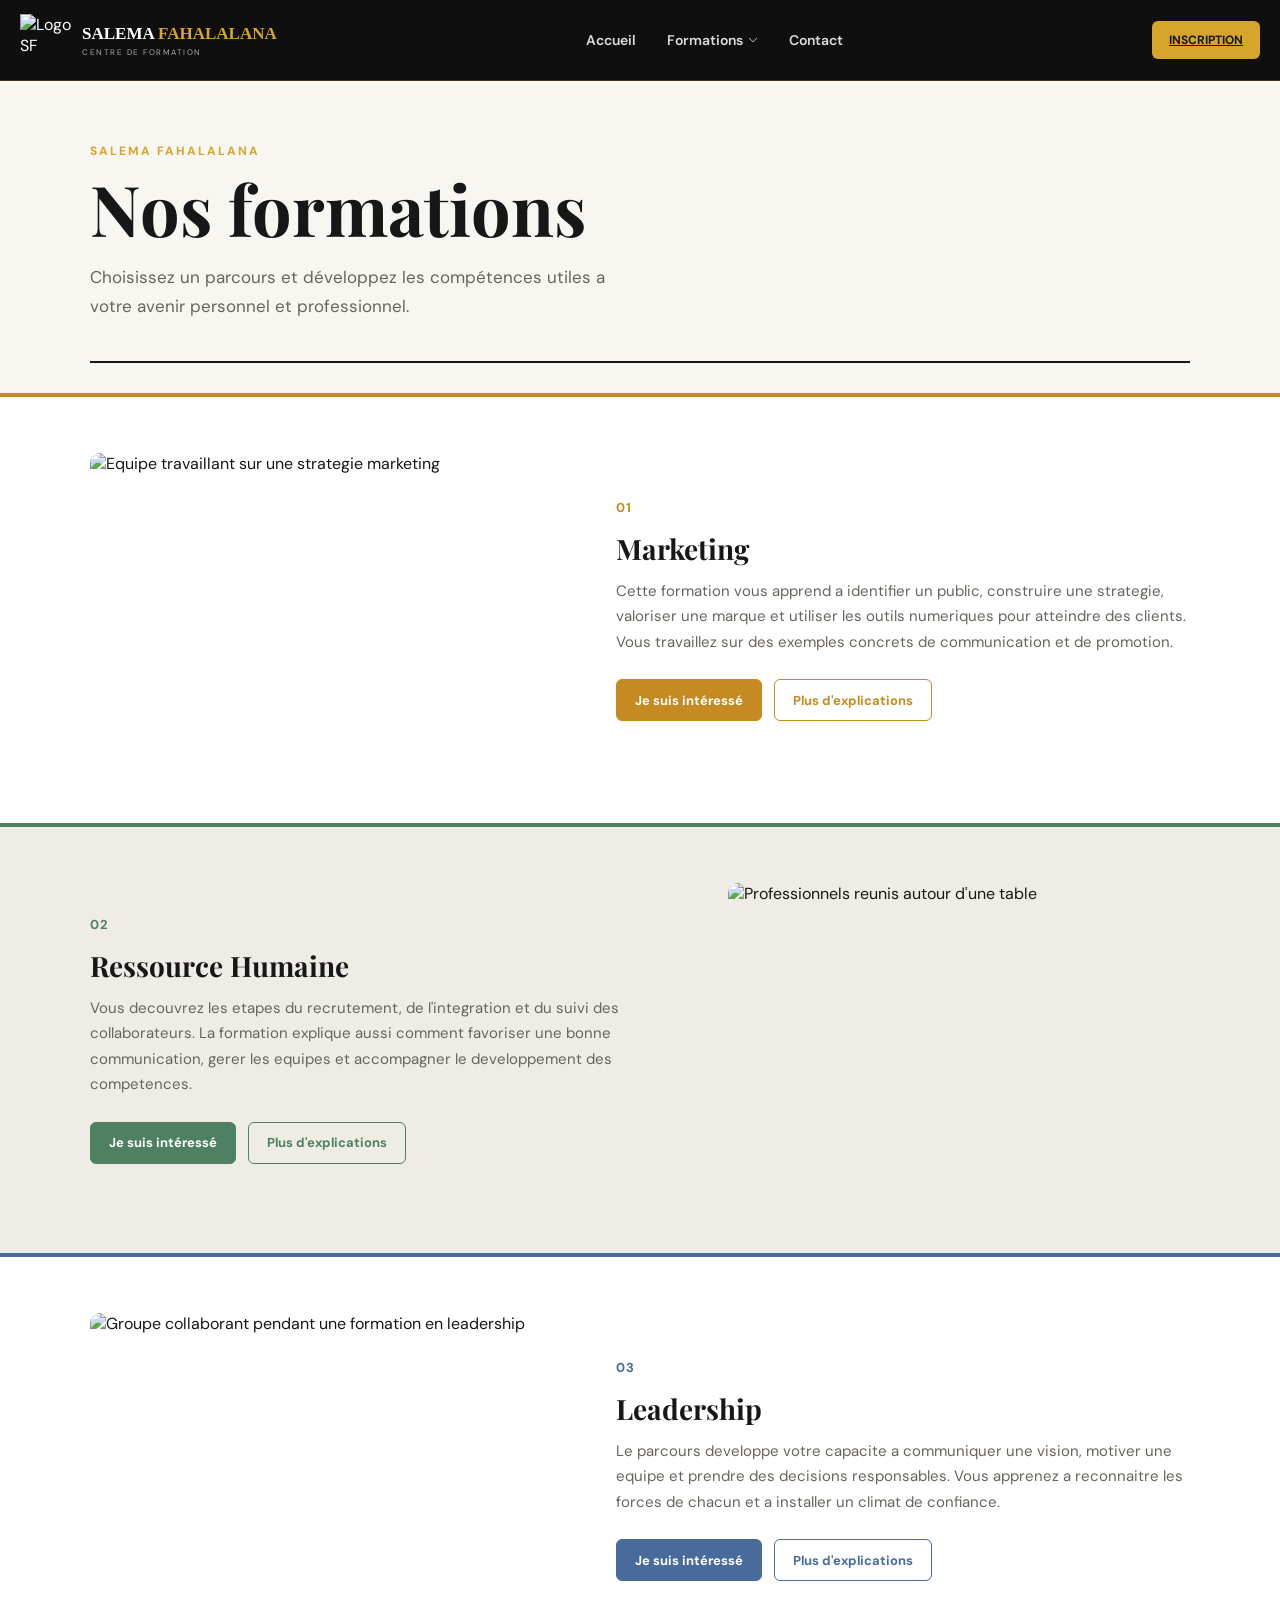
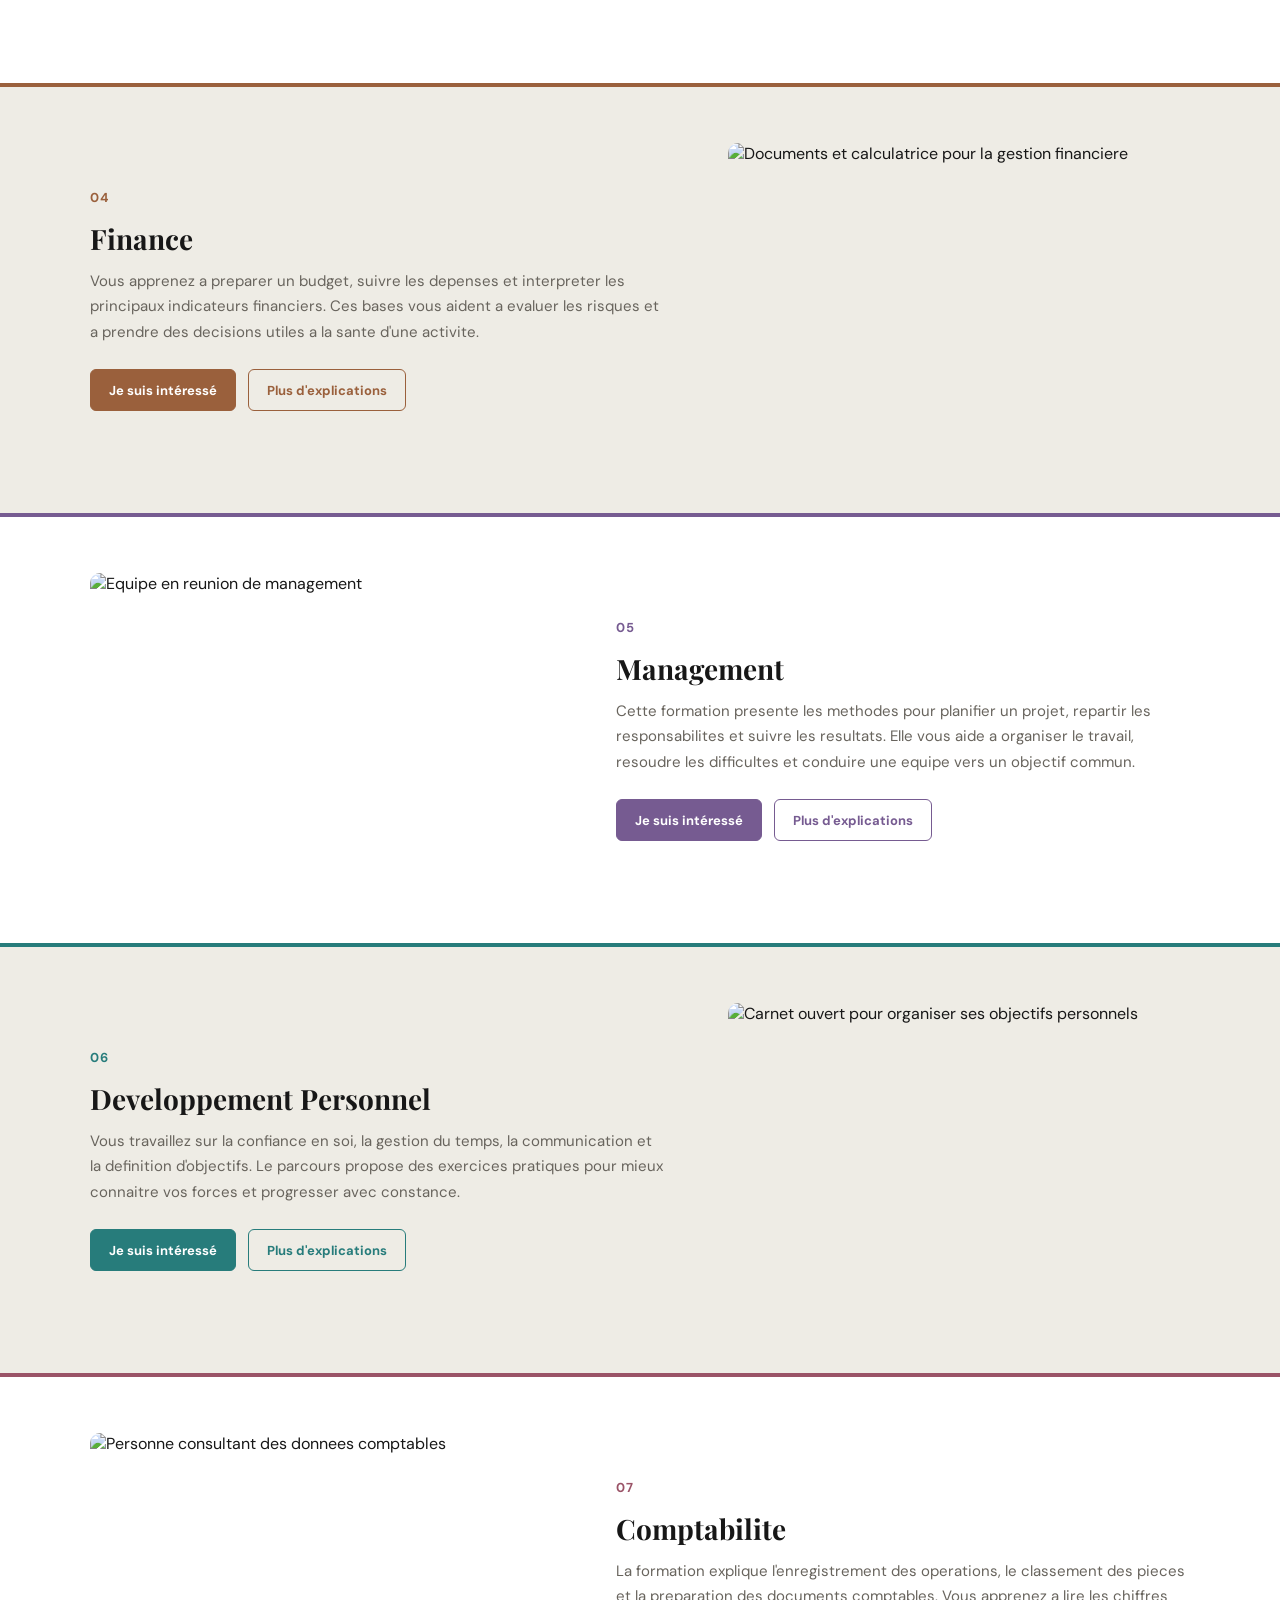
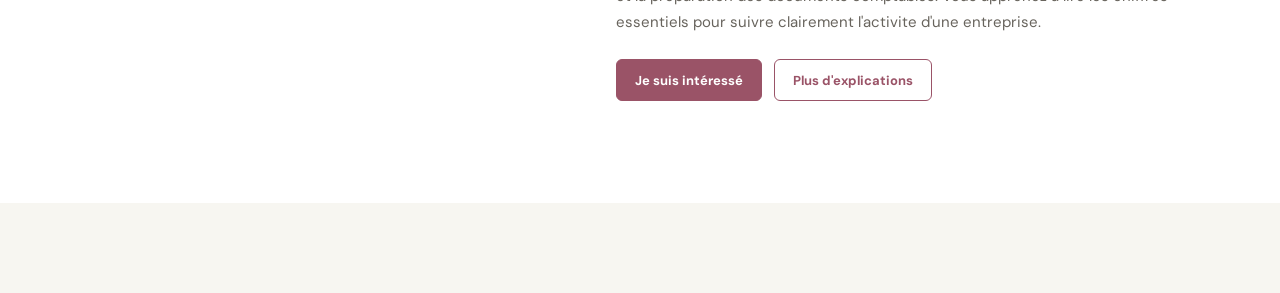
==== formations.html @ 227c8c1f "Add files via upload" ====
<!DOCTYPE html>
<html lang="fr">
<head>
    <meta charset="UTF-8">
    <meta name="viewport" content="width=device-width, initial-scale=1.0">
    <title>Formations - SALEMA FAHALALANA</title>
    <link rel="stylesheet" href="formations.css">
    <link rel="stylesheet" href="https://cdn.jsdelivr.net/npm/bootstrap-icons@1.11.3/font/bootstrap-icons.min.css">
</head>
<body>
    <header class="site-header">
        <div class="site-nav">
            <a href="index.html" class="site-logo">
                <img src="assets/images/sf_logo.png" alt="Logo SF">
                <span><strong>SALEMA <b>FAHALALANA</b></strong><small>CENTRE DE FORMATION</small></span>
            </a>
            <nav aria-label="Navigation principale">
                <ul class="main-menu">
                    <li><a href="index.html">Accueil</a></li>
                    <li class="formations-menu">
                        <button type="button" class="formations-toggle" aria-expanded="false" aria-controls="formations-list">Formations <i class="bi bi-chevron-down nav-chevron" aria-hidden="true"></i></button>
                        <ul class="formations-list" id="formations-list">
                            <li><a href="formations.html#marketing">Marketing</a></li>
                            <li><a href="formations.html#ressource-humaine">Ressource Humaine</a></li>
                            <li><a href="formations.html#leadership">Leadership</a></li>
                            <li><a href="formations.html#finance">Finance</a></li>
                            <li><a href="formations.html#management">Management</a></li>
                            <li><a href="formations.html#developpement-personnel">Développement Personnel</a></li>
                            <li><a href="formations.html#comptabilite">Comptabilité</a></li>
                        </ul>
                    </li>
                    <li><a href="index.html#contact">Contact</a></li>
                </ul>
            </nav>
            <button type="button" class="mobile-menu" aria-label="Ouvrir le menu"><i class="bi bi-list" aria-hidden="true"></i></button>
            <a href="index.html#inscription" class="registration-link">INSCRIPTION</a>
        </div>
    </header>

    <main class="formations-page">
        <header class="page-header">
            <p class="eyebrow">SALEMA FAHALALANA</p>
            <h1>Nos formations</h1>
            <p>Choisissez un parcours et développez les compétences utiles a votre avenir personnel et professionnel.</p>
        </header>

        <section class="formation-list" aria-label="Liste des formations">
            <section id="marketing" class="formation-item">
                <img class="formation-image" src="https://images.unsplash.com/photo-1556761175-b413da4baf72?auto=format&fit=crop&w=900&q=80" alt="Equipe travaillant sur une strategie marketing">
                <div class="formation-content"><span class="formation-number">01</span><h2>Marketing</h2><p>Cette formation vous apprend a identifier un public, construire une strategie, valoriser une marque et utiliser les outils numeriques pour atteindre des clients. Vous travaillez sur des exemples concrets de communication et de promotion.</p><p class="formation-more">Vous apprendrez a definir une cible, creer un message adapte, preparer une campagne et mesurer ses resultats a l'aide d'indicateurs simples.</p><div class="formation-actions"><a class="formation-interested" href="index.html#inscription">Je suis intéressé</a><button type="button" class="formation-details">Plus d'explications</button></div></div>
            </section>
            <section id="ressource-humaine" class="formation-item">
                <img class="formation-image" src="https://images.unsplash.com/photo-1551836022-d5d88e9218df?auto=format&fit=crop&w=900&q=80" alt="Professionnels reunis autour d'une table">
                <div class="formation-content"><span class="formation-number">02</span><h2>Ressource Humaine</h2><p>Vous decouvrez les etapes du recrutement, de l'integration et du suivi des collaborateurs. La formation explique aussi comment favoriser une bonne communication, gerer les equipes et accompagner le developpement des competences.</p><p class="formation-more">Des exercices vous initient a la redaction d'une fiche de poste, a la conduite d'un entretien et a la preparation d'un plan d'integration.</p><div class="formation-actions"><a class="formation-interested" href="index.html#inscription">Je suis intéressé</a><button type="button" class="formation-details">Plus d'explications</button></div></div>
            </section>
            <section id="leadership" class="formation-item">
                <img class="formation-image" src="https://images.unsplash.com/photo-1521737711867-e3b97375f902?auto=format&fit=crop&w=900&q=80" alt="Groupe collaborant pendant une formation en leadership">
                <div class="formation-content"><span class="formation-number">03</span><h2>Leadership</h2><p>Le parcours developpe votre capacite a communiquer une vision, motiver une equipe et prendre des decisions responsables. Vous apprenez a reconnaitre les forces de chacun et a installer un climat de confiance.</p><p class="formation-more">Le programme aborde l'ecoute active, la delegation, la gestion des conflits et les techniques pour mobiliser une equipe autour d'un objectif.</p><div class="formation-actions"><a class="formation-interested" href="index.html#inscription">Je suis intéressé</a><button type="button" class="formation-details">Plus d'explications</button></div></div>
            </section>
            <section id="finance" class="formation-item">
                <img class="formation-image" src="https://images.unsplash.com/photo-1554224155-6726b3ff858f?auto=format&fit=crop&w=900&q=80" alt="Documents et calculatrice pour la gestion financiere">
                <div class="formation-content"><span class="formation-number">04</span><h2>Finance</h2><p>Vous apprenez a preparer un budget, suivre les depenses et interpreter les principaux indicateurs financiers. Ces bases vous aident a evaluer les risques et a prendre des decisions utiles a la sante d'une activite.</p><p class="formation-more">Vous pratiquerez la construction d'un tableau de suivi, l'analyse des charges et l'identification des ecarts entre previsions et resultats.</p><div class="formation-actions"><a class="formation-interested" href="index.html#inscription">Je suis intéressé</a><button type="button" class="formation-details">Plus d'explications</button></div></div>
            </section>
            <section id="management" class="formation-item">
                <img class="formation-image" src="https://images.unsplash.com/photo-1556761175-5973dc0f32e7?auto=format&fit=crop&w=900&q=80" alt="Equipe en reunion de management">
                <div class="formation-content"><span class="formation-number">05</span><h2>Management</h2><p>Cette formation presente les methodes pour planifier un projet, repartir les responsabilites et suivre les resultats. Elle vous aide a organiser le travail, resoudre les difficultes et conduire une equipe vers un objectif commun.</p><p class="formation-more">Vous decouvrirez les outils de planification, les methodes de priorisation et les bonnes pratiques pour animer des reunions efficaces.</p><div class="formation-actions"><a class="formation-interested" href="index.html#inscription">Je suis intéressé</a><button type="button" class="formation-details">Plus d'explications</button></div></div>
            </section>
            <section id="developpement-personnel" class="formation-item">
                <img class="formation-image" src="https://images.unsplash.com/photo-1506784983877-45594efa4cbe?auto=format&fit=crop&w=900&q=80" alt="Carnet ouvert pour organiser ses objectifs personnels">
                <div class="formation-content"><span class="formation-number">06</span><h2>Developpement Personnel</h2><p>Vous travaillez sur la confiance en soi, la gestion du temps, la communication et la definition d'objectifs. Le parcours propose des exercices pratiques pour mieux connaitre vos forces et progresser avec constance.</p><p class="formation-more">Le parcours vous accompagne dans la creation d'habitudes positives, la gestion du stress et l'elaboration d'un plan d'action personnel.</p><div class="formation-actions"><a class="formation-interested" href="index.html#inscription">Je suis intéressé</a><button type="button" class="formation-details">Plus d'explications</button></div></div>
            </section>
            <section id="comptabilite" class="formation-item">
                <img class="formation-image" src="https://images.unsplash.com/photo-1554224154-26032ffc0d07?auto=format&fit=crop&w=900&q=80" alt="Personne consultant des donnees comptables">
                <div class="formation-content"><span class="formation-number">07</span><h2>Comptabilite</h2><p>La formation explique l'enregistrement des operations, le classement des pieces et la preparation des documents comptables. Vous apprenez a lire les chiffres essentiels pour suivre clairement l'activite d'une entreprise.</p><p class="formation-more">Vous serez initie au journal, au grand livre, au rapprochement des pieces et a la lecture d'un bilan et d'un compte de resultat.</p><div class="formation-actions"><a class="formation-interested" href="index.html#inscription">Je suis intéressé</a><button type="button" class="formation-details">Plus d'explications</button></div></div>
            </section>
        </section>
    </main>

    <script>
        const formationsToggle = document.querySelector(".formations-toggle");
        const formationsList = document.querySelector("#formations-list");
        const mobileMenu = document.querySelector(".mobile-menu");
        const mainMenu = document.querySelector(".main-menu");
        const siteNav = document.querySelector(".site-header nav");

        document.querySelectorAll(".formation-details").forEach((button) => {
            button.addEventListener("click", () => {
                const details = button.closest(".formation-content").querySelector(".formation-more");
                const isOpen = details.classList.toggle("is-visible");
                button.textContent = isOpen ? "Réduire" : "Plus d'explications";
            });
        });

        formationsToggle.addEventListener("click", (event) => {
            event.stopPropagation();
            const isOpen = formationsList.classList.toggle("is-open");
            formationsToggle.setAttribute("aria-expanded", String(isOpen));
        });

        mobileMenu.addEventListener("click", () => {
            const isOpen = mainMenu.classList.toggle("is-open");
            siteNav.classList.toggle("is-open", isOpen);
        });

        document.addEventListener("click", (event) => {
            if (!event.target.closest(".formations-menu")) {
                formationsList.classList.remove("is-open");
                formationsToggle.setAttribute("aria-expanded", "false");
            }
        });

        document.addEventListener("keydown", (event) => {
            if (event.key === "Escape") {
                formationsList.classList.remove("is-open");
                formationsToggle.setAttribute("aria-expanded", "false");
                mainMenu.classList.remove("is-open");
                siteNav.classList.remove("is-open");
            }
        });
    </script>
</body>
</html>
---- formations.css ----
@import url('https://fonts.googleapis.com/css2?family=DM+Sans:wght@400;500;700&family=Playfair+Display:wght@600;700&display=swap');

:root {
    --ink: #171717;
    --muted: #68645d;
    --gold: #d6a52c;
    --paper: #f7f6f1;
    --line: #dfddd4;
}

* {
    box-sizing: border-box;
}

html {
    scroll-behavior: smooth;
}

body {
    margin: 0;
    background: var(--paper);
    color: var(--ink);
    font-family: 'DM Sans', sans-serif;
}

.site-header {
    position: sticky;
    top: 0;
    z-index: 20;
    background: rgba(8, 8, 8, 0.97);
    border-bottom: 1px solid rgba(214, 165, 44, 0.25);
}

.site-nav {
    width: min(1250px, calc(100% - 40px));
    min-height: 80px;
    margin: 0 auto;
    display: flex;
    align-items: center;
    justify-content: space-between;
    gap: 24px;
}

.site-logo {
    display: flex;
    align-items: center;
    gap: 10px;
    color: #fff;
    text-decoration: none;
}

.site-logo img {
    width: 52px;
    height: 52px;
    object-fit: contain;
}

.site-logo strong,
.site-logo small {
    display: block;
}

.site-logo strong {
    font-family: Georgia, serif;
    font-size: 17px;
}

.site-logo b {
    color: var(--gold);
}

.site-logo small {
    margin-top: 3px;
    color: #aaa;
    font-size: 8px;
    letter-spacing: 1.5px;
}

.site-header nav ul {
    margin: 0;
    padding: 0;
    list-style: none;
}

.main-menu {
    display: flex;
    align-items: center;
    gap: 5px;
}

.main-menu a,
.formations-toggle {
    display: flex;
    align-items: center;
    padding: 10px 13px;
    border: 0;
    background: transparent;
    color: #ddd;
    font: inherit;
    font-size: 14px;
    font-weight: 600;
    text-decoration: none;
    cursor: pointer;
}

.main-menu a:hover,
.formations-toggle:hover,
.formations-toggle[aria-expanded="true"] {
    color: var(--gold);
}

.formations-menu {
    position: relative;
}

.nav-chevron {
    margin-left: 5px;
    font-size: 10px;
    transition: transform 0.2s ease;
}

.formations-toggle[aria-expanded="true"] .nav-chevron {
    transform: rotate(180deg);
}

.formations-list {
    position: absolute;
    top: calc(100% + 8px);
    left: 0;
    min-width: 235px;
    padding: 8px 0 !important;
    border: 1px solid rgba(214, 165, 44, 0.35);
    border-radius: 7px;
    background: #151515;
    box-shadow: 0 14px 30px rgba(0, 0, 0, 0.35);
}

.formations-list:not(.is-open) {
    display: none;
}

.site-header .formations-list a {
    display: block;
    padding: 9px 16px;
    color: #ddd;
    font-size: 13px;
    font-weight: 500;
    white-space: nowrap;
}

.site-header .formations-list a:hover {
    background: rgba(214, 165, 44, 0.14);
    color: var(--gold);
}

.registration-link {
    padding: 11px 17px !important;
    border-radius: 6px;
    background: var(--gold);
    color: #171717 !important;
    font-size: 12px !important;
    font-weight: 700 !important;
}

.mobile-menu {
    display: none;
    border: 0;
    background: transparent;
    color: #fff;
    font-size: 27px;
    cursor: pointer;
}

.formations-page {
    width: 100%;
    margin: 0;
    padding: 62px 0 90px;
}

.page-header {
    width: min(1100px, calc(100% - 48px));
    margin: 0 auto;
    padding-bottom: 40px;
    border-bottom: 2px solid var(--ink);
}

.eyebrow {
    margin: 0 0 14px;
    color: var(--gold);
    font-size: 12px;
    font-weight: 700;
    letter-spacing: 2px;
}

h1,
h2 {
    font-family: 'Playfair Display', Georgia, serif;
}

h1 {
    margin: 0;
    font-size: clamp(40px, 7vw, 70px);
    line-height: 1;
}

.page-header > p:last-child {
    max-width: 560px;
    margin: 20px 0 0;
    color: var(--muted);
    font-size: 17px;
    line-height: 1.7;
}

.formation-list {
    display: grid;
    gap: 0;
    margin-top: 30px;
}

.formation-item {
    display: grid;
    grid-template-columns: minmax(280px, 42%) minmax(0, 1fr);
    gap: clamp(28px, 5vw, 76px);
    min-height: 430px;
    padding: 56px max(24px, calc((100% - 1100px) / 2));
    border: 0;
    border-top: 4px solid var(--formation-accent, var(--gold));
    border-radius: 0;
    background: #fff;
    scroll-margin-top: 20px;
}

.formation-item:nth-child(even) {
    grid-template-columns: minmax(0, 1fr) minmax(280px, 42%);
    background: #eeece5;
}

.formation-item:nth-child(even) .formation-image {
    grid-column: 2;
    grid-row: 1;
}

.formation-item:nth-child(even) .formation-content {
    grid-column: 1;
    grid-row: 1;
}

.formation-image {
    width: 100%;
    height: 100%;
    min-height: 310px;
    border-radius: 10px;
    object-fit: cover;
}

.formation-content {
    align-self: center;
}

.formation-item:nth-child(1) { --formation-accent: #c58a21; }
.formation-item:nth-child(2) { --formation-accent: #4e8061; }
.formation-item:nth-child(3) { --formation-accent: #496b9b; }
.formation-item:nth-child(4) { --formation-accent: #9a603c; }
.formation-item:nth-child(5) { --formation-accent: #765b91; }
.formation-item:nth-child(6) { --formation-accent: #277c7b; }
.formation-item:nth-child(7) { --formation-accent: #9a5367; }

.formation-number {
    display: block;
    margin-bottom: 14px;
    color: var(--formation-accent, var(--gold));
    font-size: 13px;
    font-weight: 700;
    letter-spacing: 1px;
}

.formation-item h2 {
    margin: 0 0 12px;
    font-size: 28px;
}

.formation-item p {
    max-width: 680px;
    margin: 0;
    color: var(--muted);
    font-size: 15px;
    line-height: 1.7;
}

.formation-more {
    display: none;
    margin-top: 14px !important;
    color: var(--ink) !important;
}

.formation-more.is-visible {
    display: block;
}

.formation-actions {
    display: flex;
    flex-wrap: wrap;
    gap: 12px;
    margin-top: 24px;
}

.formation-interested,
.formation-details {
    display: inline-flex;
    align-items: center;
    justify-content: center;
    min-height: 42px;
    padding: 10px 18px;
    border: 1px solid var(--formation-accent, var(--gold));
    border-radius: 6px;
    background: var(--formation-accent, var(--gold));
    color: #fff;
    font: inherit;
    font-size: 13px;
    font-weight: 700;
    text-decoration: none;
    cursor: pointer;
}

.formation-details {
    background: transparent;
    color: var(--formation-accent, var(--gold));
}

.formation-interested:hover,
.formation-details:hover {
    filter: brightness(0.9);
}

@media (max-width: 600px) {
    .site-nav {
        width: min(100% - 28px, 900px);
        min-height: 70px;
    }

    .site-logo img {
        width: 44px;
        height: 44px;
    }

    .site-logo strong {
        font-size: 14px;
    }

    .site-logo small {
        font-size: 6px;
    }

    .site-header nav,
    .registration-link {
        display: none;
    }

    .site-header nav.is-open {
        display: block;
    }

    .mobile-menu {
        display: block;
    }

    .main-menu.is-open {
        position: absolute;
        top: 70px;
        left: 0;
        right: 0;
        display: flex;
        align-items: stretch;
        flex-direction: column;
        padding: 14px;
        background: #080808;
    }

    .main-menu.is-open .formations-list {
        position: static;
        margin: 4px 0 0;
        box-shadow: none;
    }

    .formations-page {
        width: min(100% - 28px, 900px);
        padding-top: 44px;
    }

    .formation-item {
        grid-template-columns: 1fr;
        min-height: 0;
        padding: 34px 20px;
    }

    .formation-item:nth-child(even) {
        grid-template-columns: 1fr;
    }

    .formation-item:nth-child(even) .formation-image,
    .formation-item:nth-child(even) .formation-content {
        grid-column: auto;
        grid-row: auto;
    }

    .formation-image {
        height: 190px;
        min-height: 0;
    }

    .formation-item h2 {
        font-size: 24px;
    }
}
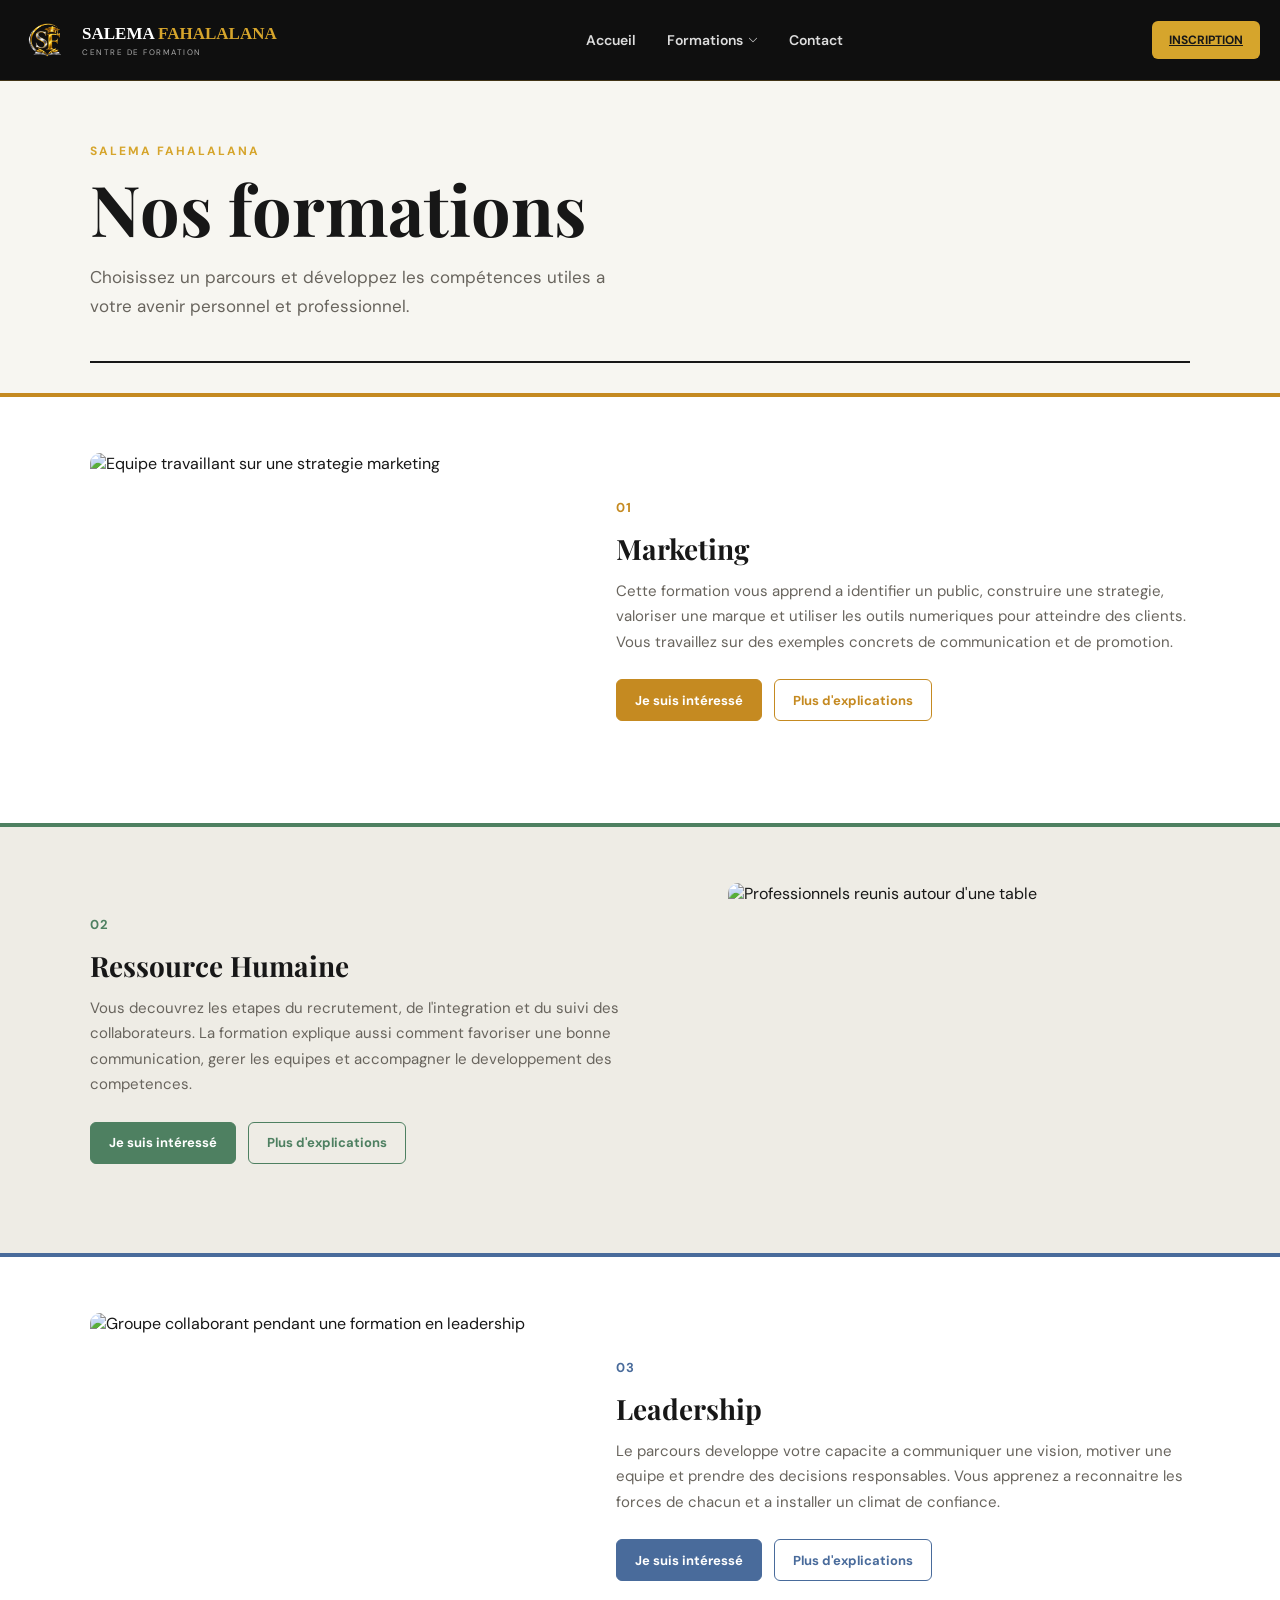
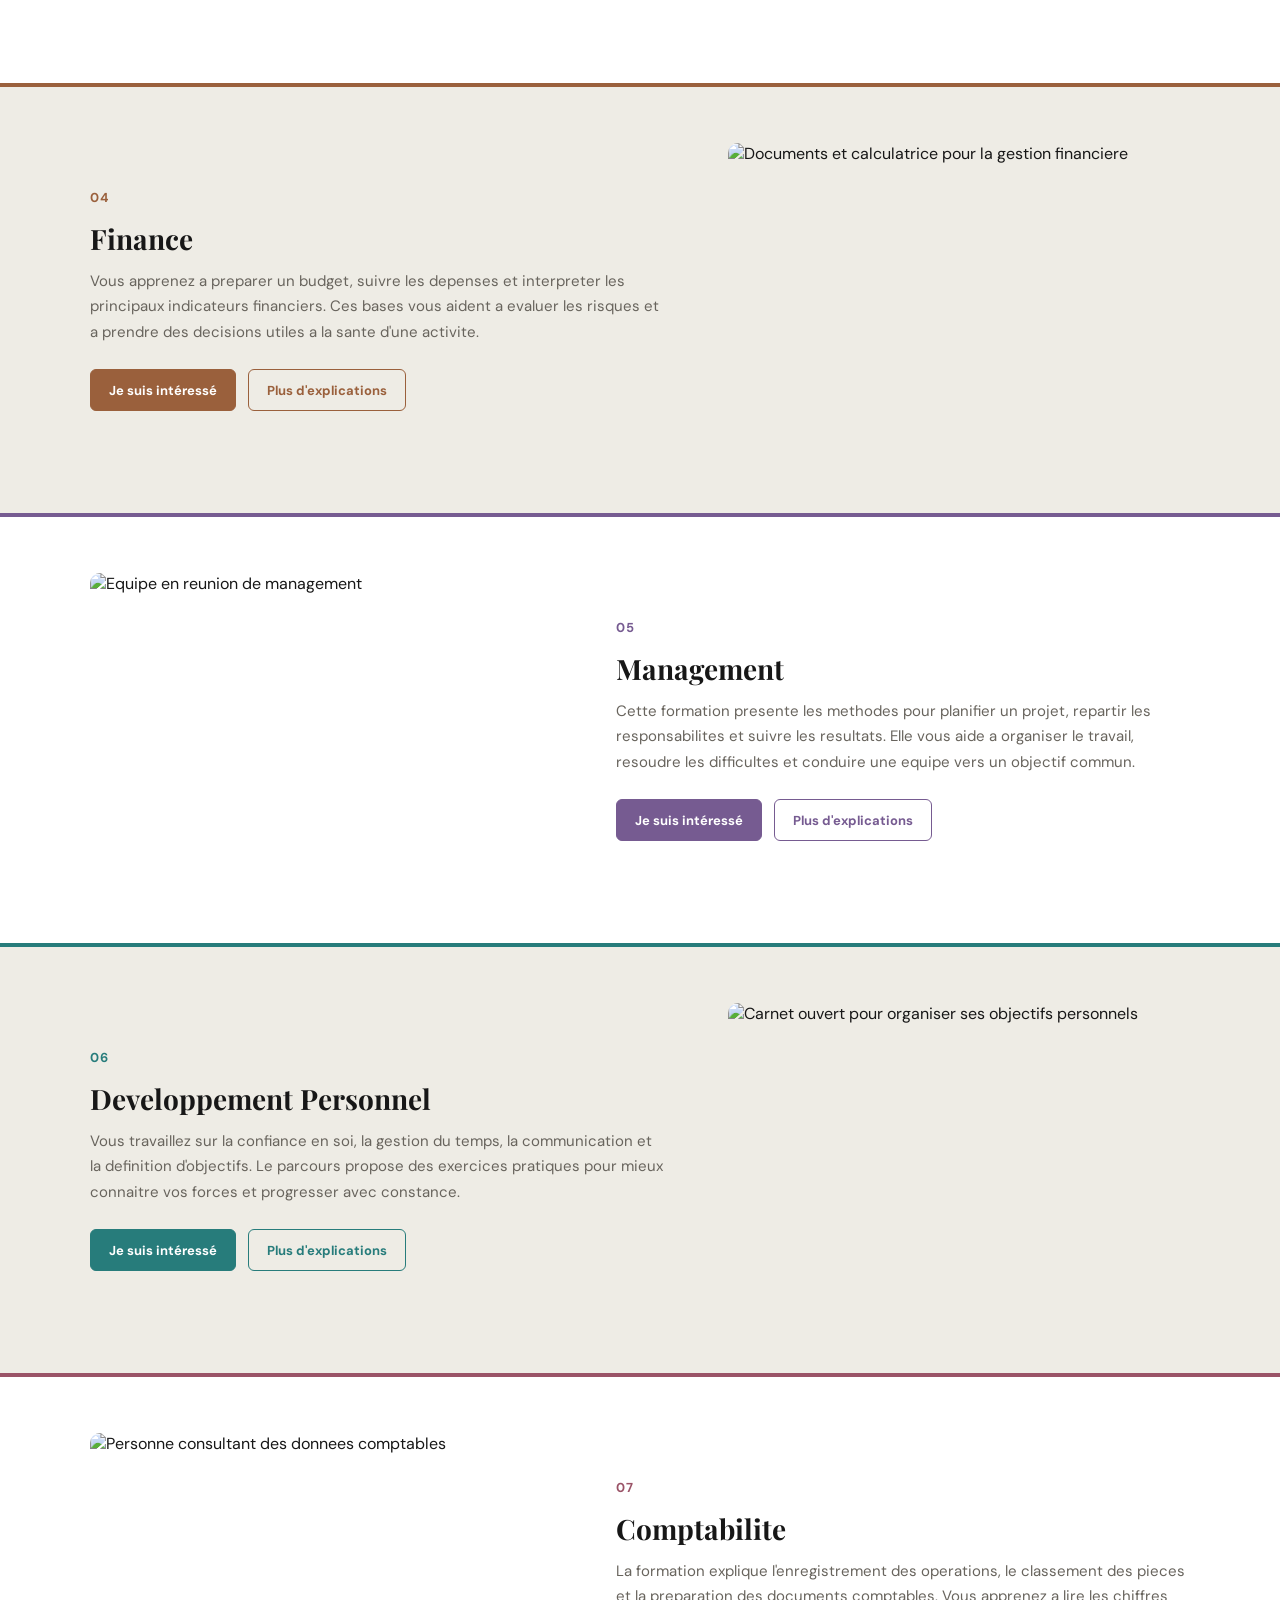
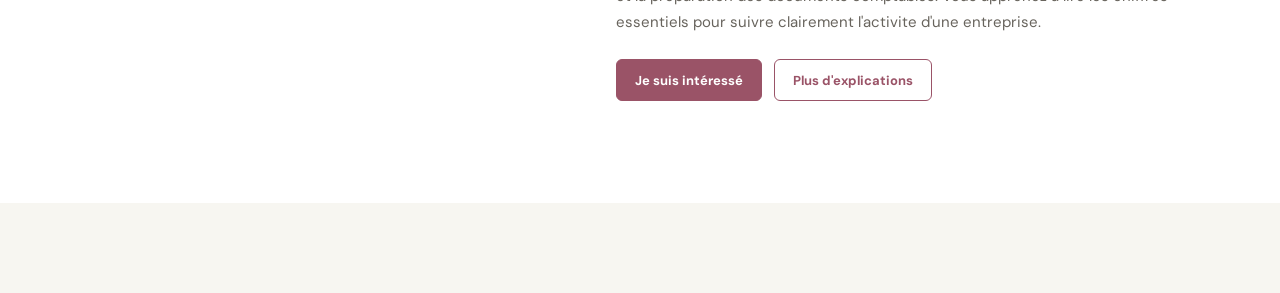
==== commit 5c41b080: "Update formations.html" ====
--- a/formations.html
+++ b/formations.html
@@ -11,7 +11,7 @@
     <header class="site-header">
         <div class="site-nav">
             <a href="index.html" class="site-logo">
-                <img src="assets/images/sf_logo.png" alt="Logo SF">
+                <img src="sf_logo.png" alt="Logo SF">
                 <span><strong>SALEMA <b>FAHALALANA</b></strong><small>CENTRE DE FORMATION</small></span>
             </a>
             <nav aria-label="Navigation principale">
